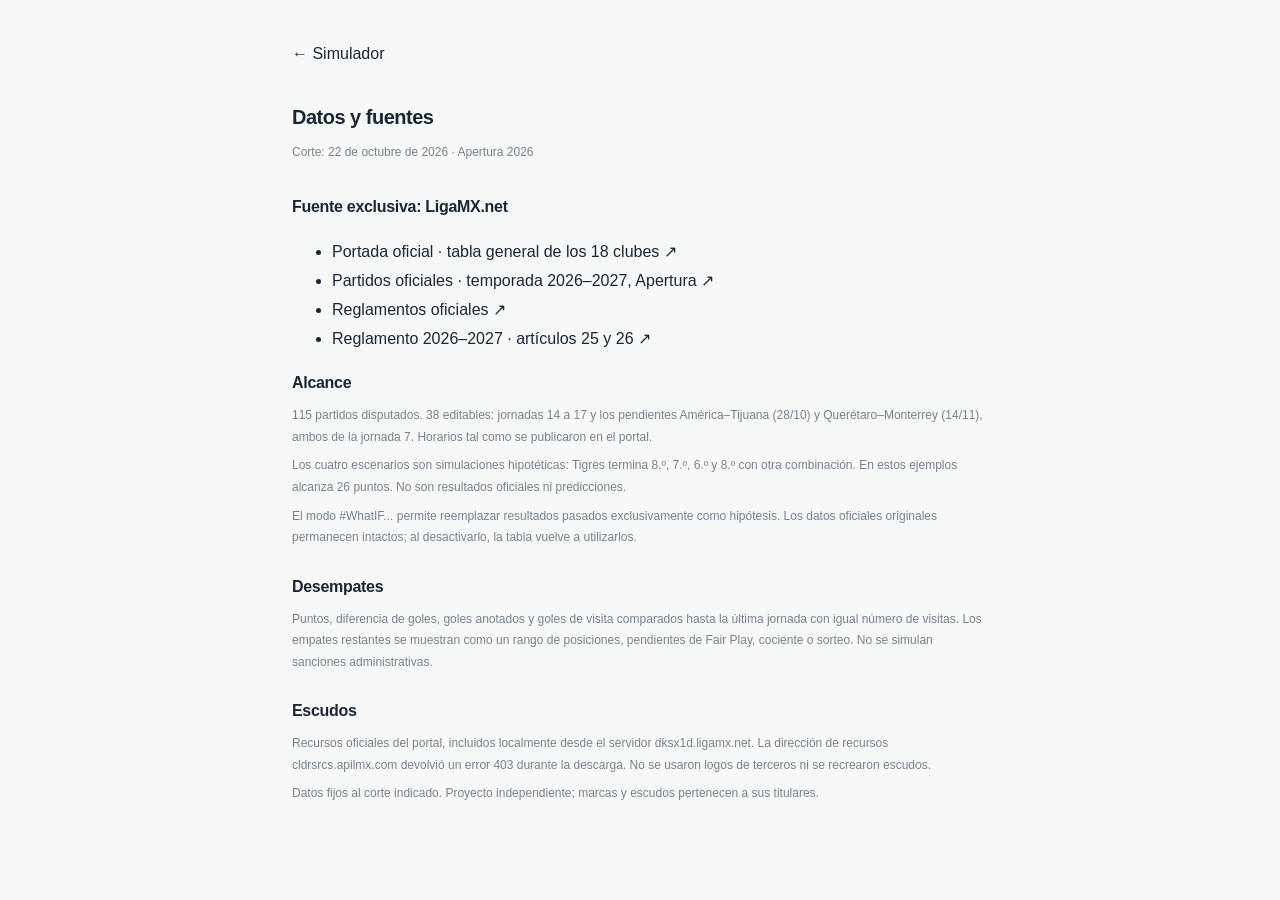
==== fuentes.html @ af1ddb63 "Add files via upload" ====
<!doctype html><html lang="es"><head><meta charset="utf-8"><meta name="viewport" content="width=device-width,initial-scale=1"><title>Datos y fuentes · Liga MX</title><link rel="stylesheet" href="style.css"></head><body><main style="max-width:760px;line-height:1.8"><a href="index.html">← Simulador</a><h1 style="margin-top:30px">Datos y fuentes</h1><p>Corte: 22 de octubre de 2026 · Apertura 2026</p><h2 style="margin-top:30px">Fuente exclusiva: LigaMX.net</h2><ul><li><a href="https://www.ligamx.net/">Portada oficial · tabla general de los 18 clubes ↗</a></li><li><a href="https://www.ligamx.net/cancha/partidos">Partidos oficiales · temporada 2026–2027, Apertura ↗</a></li><li><a href="https://www.ligamx.net/cancha/reglamentos">Reglamentos oficiales ↗</a></li><li><a href="https://dksx1d.ligamx.net/sttcdcs/Reglamentos/Competencia/1_LIGA_MX/30_LIGA_MX_20260715211255.pdf">Reglamento 2026–2027 · artículos 25 y 26 ↗</a></li></ul><h2>Alcance</h2><p>115 partidos disputados. 38 editables: jornadas 14 a 17 y los pendientes América–Tijuana (28/10) y Querétaro–Monterrey (14/11), ambos de la jornada 7. Horarios tal como se publicaron en el portal.</p><p>Los cuatro escenarios son simulaciones hipotéticas: Tigres termina 8.º, 7.º, 6.º y 8.º con otra combinación. En estos ejemplos alcanza 26 puntos. No son resultados oficiales ni predicciones.</p><p>El modo #WhatIF... permite reemplazar resultados pasados exclusivamente como hipótesis. Los datos oficiales originales permanecen intactos; al desactivarlo, la tabla vuelve a utilizarlos.</p><h2 style="margin-top:24px">Desempates</h2><p>Puntos, diferencia de goles, goles anotados y goles de visita comparados hasta la última jornada con igual número de visitas. Los empates restantes se muestran como un rango de posiciones, pendientes de Fair Play, cociente o sorteo. No se simulan sanciones administrativas.</p><h2 style="margin-top:24px">Escudos</h2><p>Recursos oficiales del portal, incluidos localmente desde el servidor dksx1d.ligamx.net. La dirección de recursos cldrsrcs.apilmx.com devolvió un error 403 durante la descarga. No se usaron logos de terceros ni se recrearon escudos.</p><p>Datos fijos al corte indicado. Proyecto independiente; marcas y escudos pertenecen a sus titulares.</p></main></body></html>
---- style.css ----
:root{font-family:-apple-system,BlinkMacSystemFont,"Segoe UI",sans-serif;color:#182735;background:#f7f8fa;font-synthesis:none;font-variant-numeric:tabular-nums}*{box-sizing:border-box}body{margin:0}main{max-width:1160px;margin:auto;padding:40px 32px 24px}button,input{font:inherit}button{cursor:pointer;touch-action:manipulation}button:focus-visible,a:focus-visible,input:focus-visible{outline:3px solid #2a85c8;outline-offset:3px}header{display:flex;align-items:center;justify-content:space-between;margin-bottom:34px}.brand{display:flex;gap:14px;align-items:center}.brand-mark{font-size:22px;font-weight:850;color:#fff;background:#122d46;border-radius:13px;padding:13px 10px;letter-spacing:-2px}h1{font-size:20px;letter-spacing:-.5px;margin:0}p{font-size:12px;color:#77828e;margin:7px 0 0}p span{margin:0 7px;color:#c0c5cb}.quiet{background:none;border:1px solid #dce1e5;border-radius:12px;padding:11px 15px;color:#65717c;min-height:44px}.tigres{border:1px solid #e9e1cb;background:#fffdf7;border-radius:20px;padding:22px 24px;margin-bottom:30px;display:flex;align-items:center;justify-content:space-between;gap:30px}.tigres-title{display:flex;align-items:center;gap:14px}.tigres-title img{width:54px;height:54px;object-fit:contain}.eyebrow{font-size:10px;letter-spacing:1.6px;font-weight:750;color:#8d794b}.current{display:flex;gap:12px;align-items:baseline;margin-top:5px}.current strong{font-size:29px;letter-spacing:-1px}.current span{font-size:13px;color:#8b805f}.sim-tag{display:none;font-size:9px;color:#8d794b}.scenario-grid{display:flex;gap:9px}.scenario{min-width:100px;background:white;border:1px solid #e7e1d4;border-radius:12px;padding:10px 17px;text-align:left;color:#253951}.scenario small{display:block;font-size:9px;letter-spacing:1px;margin-bottom:4px;color:#89909a}.scenario strong{font-size:22px}.scenario.active{background:#163752;color:white;border-color:#163752}.scenario.active small{color:#cbd6df}.layout{display:grid;grid-template-columns:1.12fr 1fr;gap:30px;align-items:start}.section-head{display:flex;align-items:center;justify-content:space-between;margin:0 0 18px}h2{font-size:16px;margin:0;letter-spacing:-.3px}.section-head>span{font-size:11px;color:#8b949c}nav{display:flex;background:#e9edf0;border-radius:12px;padding:4px;gap:3px;margin-bottom:17px}nav button{border:0;background:none;border-radius:9px;flex:1;min-height:42px;font-size:12px;color:#7a8490;white-space:nowrap}nav button.active{background:#fff;color:#1a334a;box-shadow:0 1px 5px #00000009;font-weight:650}.day{font-size:10px;letter-spacing:1.1px;color:#8d96a0;text-transform:uppercase;margin:22px 0 10px}.game{background:#fff;border:1px solid #e8edf0;border-radius:13px;margin-bottom:8px;padding:14px 12px}.game.tiger-game{border-color:#d9c18a}.game-top{display:flex;justify-content:center;color:#9aa2ab;font-size:10px;margin-bottom:10px;gap:8px}.game-line{display:grid;grid-template-columns:1fr 100px 1fr;align-items:center;gap:8px}.club{display:flex;align-items:center;gap:8px;font-size:11px;font-weight:600;min-width:0}.club img{width:29px;height:29px;object-fit:contain;flex-shrink:0}.club.away{flex-direction:row-reverse;text-align:right}.scores{display:flex;align-items:center;gap:5px;justify-content:center}.scores input{width:42px;height:44px;text-align:center;border:1px solid #e3e8ed;background:#f8fafb;border-radius:9px;color:#173b58;font-size:20px;font-weight:650;appearance:textfield;-moz-appearance:textfield}.scores input::-webkit-inner-spin-button{appearance:none}.scores input::placeholder{color:#bbc3ca;font-weight:400}.scores span{color:#c1c8ce}.table-wrap{border:1px solid #e8edf0;border-radius:15px;overflow:hidden;background:#fff}table{border-collapse:collapse;width:100%;font-size:11px;text-align:right}th{font-weight:500;color:#99a1aa;font-size:10px;padding:13px 7px;background:#fcfdfe}th:nth-child(2){text-align:left}td{padding:10px 7px;border-top:1px solid #f1f3f5;height:46px}td:first-child,th:first-child{text-align:center;padding-left:12px;width:34px;color:#9ba4ae}td:nth-child(2){text-align:left}td:last-child,th:last-child{padding-right:16px}td:last-child{font-weight:750;color:#20364b}td .team-cell{display:flex;align-items:center;gap:9px;white-space:nowrap;font-weight:500}.team-cell img{width:23px;height:23px;object-fit:contain}.qualified td:first-child{color:#387878}.cut td{border-bottom:1px dashed #b8cdd0}.tigres-row{background:#fff7de}.tigres-row td,.tigres-row td:last-child{font-weight:750;color:#6a5423}.legend{display:flex;justify-content:space-between;margin-top:13px;color:#8c959e;font-size:10px;gap:10px}.legend i{display:inline-block;width:6px;height:6px;border-radius:50%;background:#589393;margin-right:4px}footer{display:flex;justify-content:space-between;border-top:1px solid #e2e7eb;margin-top:35px;padding-top:20px;color:#9aa2aa;font-size:10px}a{color:inherit;text-decoration:none}.sr-only{position:absolute;width:1px;height:1px;overflow:hidden;clip:rect(0,0,0,0)}@media(max-width:900px){main{padding:25px 20px}.layout{gap:20px}.tigres{gap:15px}.scenario{min-width:78px;padding:10px 13px}.extra{display:none}}@media(max-width:700px){main{padding:24px 16px}header{margin-bottom:24px}h1{font-size:18px}.quiet{padding:10px 12px}.quiet span{display:none}.tigres{display:block;padding:18px;border-radius:17px;margin-bottom:28px}.tigres-title img{height:45px;width:45px}.current strong{font-size:25px}.sim-tag{display:block;margin-left:auto}.scenario-grid{display:grid;grid-template-columns:repeat(4,1fr);gap:8px;margin-top:17px}.scenario{min-width:0;padding:10px 12px}.scenario strong{font-size:22px}.layout{grid-template-columns:1fr;gap:30px}.game-line{grid-template-columns:1fr 98px 1fr;gap:5px}.club{font-size:11px;gap:6px}.club img{height:27px;width:27px}.extra{display:table-cell}.standings{margin-top:0}table{font-size:12px}td{height:45px}footer{font-size:9px}.brand-mark{font-size:20px;padding:12px 9px}}@media(prefers-reduced-motion:no-preference){button{transition:background .15s,color .15s}}
/* Acentos inspirados en la identidad de la Liga MX. */
:root{background:#f7f9f9}header{position:relative;padding-top:15px}header:before{content:"";height:3px;position:absolute;top:0;left:0;right:0;border-radius:4px;background:linear-gradient(90deg,#57a98a 0%,#72ac94 32%,#58a3bf 58%,#bd6477 100%);opacity:.65}.avatar-icon{position:relative;display:grid;place-items:center;width:46px;height:46px;flex-shrink:0;border-radius:50%;background:linear-gradient(135deg,#183c38,#27374c);color:white;font-size:16px;font-weight:700;box-shadow:0 0 0 3px #e7eeeb;overflow:hidden}.avatar-icon img{position:absolute;inset:0;width:100%;height:100%;object-fit:cover}.avatar-icon img[hidden]{display:none}.header-actions{position:relative;display:flex;gap:8px;align-items:center}.header-actions .quiet{display:flex;gap:8px;align-items:center}.simulation-name{display:flex;align-items:center;justify-content:space-between;gap:12px;margin:-7px 0 21px}.simulation-name input{border:0;outline:none;background:transparent;color:#2a4351;font-size:17px;font-weight:550;width:100%;min-width:0;padding:8px 0;text-overflow:ellipsis}.simulation-name input::placeholder{color:#859297}.simulation-name input:focus{box-shadow:0 1px #8cad9e}.simulation-name>span{font-size:9px;color:#869b92;white-space:nowrap}.scenario.active{background:#154e50;border-color:#154e50}nav button.active{color:#206452}.qualified td:first-child{color:#3b9273}.legend i{background:#529877}.cut td{border-bottom-color:#a8cbbd}.section-head h2:before{content:"";display:inline-block;width:4px;height:13px;margin-right:8px;border-radius:3px;background:#61a68c;vertical-align:-1px}.standings .section-head h2:before{background:#b86d7c}#share-menu{position:absolute;top:52px;right:0;width:186px;padding:6px;background:#fff;border:1px solid #e4ebe7;border-radius:14px;box-shadow:0 12px 32px #19352a12;z-index:10}#share-menu button{display:flex;justify-content:space-between;align-items:center;border:0;background:none;width:100%;padding:13px 12px;text-align:left;color:#344b55;font-size:12px;border-radius:9px}#share-menu button:hover{background:#f0f6f3}#share-menu button span{font-size:10px;color:#9aa9a1}dialog{border:1px solid #e3e9e6;border-radius:18px;padding:24px;width:min(460px,calc(100% - 32px));color:#253c49;box-shadow:0 30px 100px #0002}dialog::backdrop{background:#102a3440;backdrop-filter:blur(3px)}.dialog-heading{display:flex;justify-content:space-between;align-items:center;margin-bottom:20px}.close-button{border:0;background:none;font-size:25px;color:#7c8f90;width:40px;height:40px}dialog label{font-size:12px;display:block;margin:12px 0 8px}dialog input,dialog textarea{width:100%;border:1px solid #dce5e0;border-radius:10px;padding:12px;font:14px Arial;background:#f9fbfa;color:#425956;resize:vertical}dialog .quiet{margin-top:10px}dialog p{line-height:1.5}.tigres{background:linear-gradient(110deg,#fffdf7,#fcfdf9);border-color:#e6e6d6}@media(max-width:700px){.simulation-name input{font-size:16px}.header-actions{gap:6px}.header-actions .quiet span{display:none}.header-actions .quiet{min-width:44px;justify-content:center}.brand{gap:11px}h1{font-size:16px}.brand p{font-size:10px}.avatar-icon{width:40px;height:40px}header{margin-bottom:22px}}
.whatif-control{padding:0 2px 15px}.whatif-control label{display:inline-flex;align-items:center;gap:8px;font-size:12px;font-weight:650;color:#3d6b5c;cursor:pointer;min-height:34px}.whatif-control input{accent-color:#43866e;width:17px;height:17px;margin:0}.whatif-control p{font-size:11px;margin:3px 0;line-height:1.6;color:#8a9690}.whatif-control details{font-size:10px;color:#99a39e;margin-top:7px}.whatif-control summary{cursor:pointer}.whatif-control details p{font-size:10px;margin:7px 0 0}#rounds{overflow-x:auto;scrollbar-width:thin;scrollbar-color:#c6d7ce transparent}#rounds button{flex:1 0 49px}#rounds button:last-child{flex-basis:85px}.optional{color:#91a198;font-size:10px}.avatar-icon{background:transparent;box-shadow:none;width:48px;height:48px}.avatar-icon img{object-fit:contain}#image-status{min-height:18px}.brand h1{font-size:20px}@media(max-width:700px){.brand h1{font-size:18px}.avatar-icon{width:42px;height:42px}}
.signal{display:inline-block;width:6px;height:6px;border-radius:50%;background:#c59e44;box-shadow:0 0 0 3px #c59e4415;animation:signal-pulse 1.8s ease-in-out infinite;flex-shrink:0}.signal[hidden]{display:none}#rounds{padding-top:9px}#rounds button{position:relative}.round-signal{position:absolute;top:-5px;left:calc(50% - 3px)}.game-top{align-items:center}.match-signal{margin-right:2px}@keyframes signal-pulse{0%,100%{opacity:.35;box-shadow:0 0 0 2px #c59e440a}50%{opacity:1;box-shadow:0 0 0 4px #c59e4420}}@media(prefers-reduced-motion:reduce){.signal{animation:none}}

.whatif-control{padding:17px 18px;margin-bottom:17px;border:1px solid #dbe8e0;border-radius:14px;background:linear-gradient(115deg,#edf5ef,#f7faf8)}.whatif-control label{font-size:23px;font-weight:750;letter-spacing:-.6px;color:#245e49;gap:11px;min-height:35px}.whatif-control input{width:20px;height:20px}.whatif-control>p{font-size:13px;line-height:1.6;color:#536e61;margin:8px 0 11px}.whatif-examples{border-left:2px solid #a7c8b5;padding-left:12px}.whatif-examples>span{font-size:12px;font-weight:650;color:#547361}.whatif-examples p{font-size:12px;line-height:1.8;color:#6b8073;margin:4px 0 0}@media(max-width:700px){.whatif-control{padding:15px 16px}.whatif-control label{font-size:22px}}

/* Keep the long WhatIF selector inside its grid column. */
.layout{grid-template-columns:minmax(0,1.12fr) minmax(0,1fr)}.layout>section{min-width:0}#rounds{width:100%;max-width:100%;min-width:0;overscroll-behavior-x:contain;-webkit-overflow-scrolling:touch}#rounds button{scroll-margin-inline:8px}@media(max-width:700px){.layout{grid-template-columns:minmax(0,1fr)}}
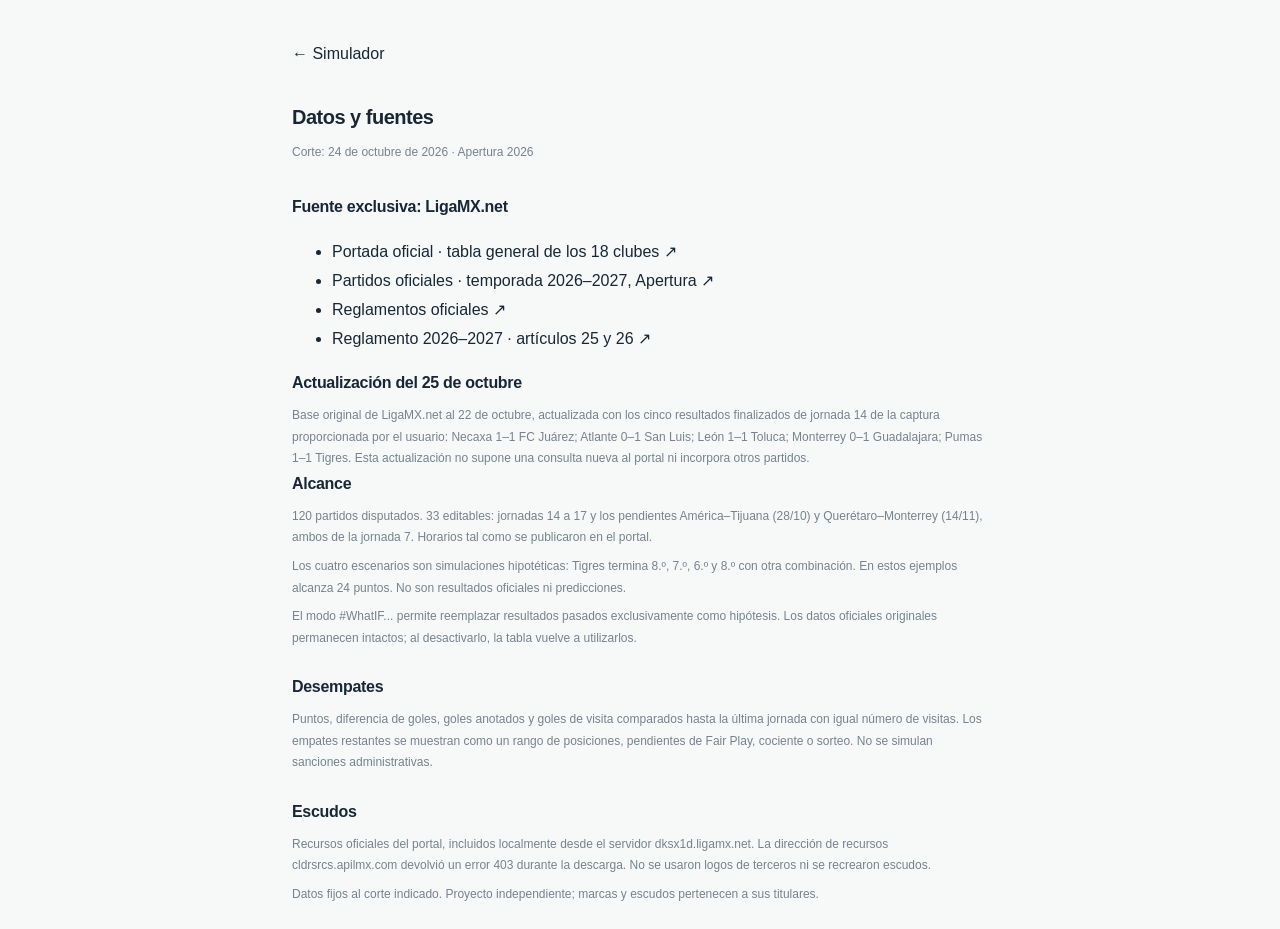
==== commit 4e666dcc: "Add files via upload" ====
--- a/fuentes.html
+++ b/fuentes.html
@@ -1 +1 @@
-<!doctype html><html lang="es"><head><meta charset="utf-8"><meta name="viewport" content="width=device-width,initial-scale=1"><title>Datos y fuentes · Liga MX</title><link rel="stylesheet" href="style.css"></head><body><main style="max-width:760px;line-height:1.8"><a href="index.html">← Simulador</a><h1 style="margin-top:30px">Datos y fuentes</h1><p>Corte: 22 de octubre de 2026 · Apertura 2026</p><h2 style="margin-top:30px">Fuente exclusiva: LigaMX.net</h2><ul><li><a href="https://www.ligamx.net/">Portada oficial · tabla general de los 18 clubes ↗</a></li><li><a href="https://www.ligamx.net/cancha/partidos">Partidos oficiales · temporada 2026–2027, Apertura ↗</a></li><li><a href="https://www.ligamx.net/cancha/reglamentos">Reglamentos oficiales ↗</a></li><li><a href="https://dksx1d.ligamx.net/sttcdcs/Reglamentos/Competencia/1_LIGA_MX/30_LIGA_MX_20260715211255.pdf">Reglamento 2026–2027 · artículos 25 y 26 ↗</a></li></ul><h2>Alcance</h2><p>115 partidos disputados. 38 editables: jornadas 14 a 17 y los pendientes América–Tijuana (28/10) y Querétaro–Monterrey (14/11), ambos de la jornada 7. Horarios tal como se publicaron en el portal.</p><p>Los cuatro escenarios son simulaciones hipotéticas: Tigres termina 8.º, 7.º, 6.º y 8.º con otra combinación. En estos ejemplos alcanza 26 puntos. No son resultados oficiales ni predicciones.</p><p>El modo #WhatIF... permite reemplazar resultados pasados exclusivamente como hipótesis. Los datos oficiales originales permanecen intactos; al desactivarlo, la tabla vuelve a utilizarlos.</p><h2 style="margin-top:24px">Desempates</h2><p>Puntos, diferencia de goles, goles anotados y goles de visita comparados hasta la última jornada con igual número de visitas. Los empates restantes se muestran como un rango de posiciones, pendientes de Fair Play, cociente o sorteo. No se simulan sanciones administrativas.</p><h2 style="margin-top:24px">Escudos</h2><p>Recursos oficiales del portal, incluidos localmente desde el servidor dksx1d.ligamx.net. La dirección de recursos cldrsrcs.apilmx.com devolvió un error 403 durante la descarga. No se usaron logos de terceros ni se recrearon escudos.</p><p>Datos fijos al corte indicado. Proyecto independiente; marcas y escudos pertenecen a sus titulares.</p></main></body></html>
+<!doctype html><html lang="es"><head><meta charset="utf-8"><meta name="viewport" content="width=device-width,initial-scale=1"><title>Datos y fuentes · Liga MX</title><link rel="stylesheet" href="style.css"></head><body><main style="max-width:760px;line-height:1.8"><a href="index.html">← Simulador</a><h1 style="margin-top:30px">Datos y fuentes</h1><p>Corte: 24 de octubre de 2026 · Apertura 2026</p><h2 style="margin-top:30px">Fuente exclusiva: LigaMX.net</h2><ul><li><a href="https://www.ligamx.net/">Portada oficial · tabla general de los 18 clubes ↗</a></li><li><a href="https://www.ligamx.net/cancha/partidos">Partidos oficiales · temporada 2026–2027, Apertura ↗</a></li><li><a href="https://www.ligamx.net/cancha/reglamentos">Reglamentos oficiales ↗</a></li><li><a href="https://dksx1d.ligamx.net/sttcdcs/Reglamentos/Competencia/1_LIGA_MX/30_LIGA_MX_20260715211255.pdf">Reglamento 2026–2027 · artículos 25 y 26 ↗</a></li></ul><h2>Actualización del 25 de octubre</h2><p>Base original de LigaMX.net al 22 de octubre, actualizada con los cinco resultados finalizados de jornada 14 de la captura proporcionada por el usuario: Necaxa 1–1 FC Juárez; Atlante 0–1 San Luis; León 1–1 Toluca; Monterrey 0–1 Guadalajara; Pumas 1–1 Tigres. Esta actualización no supone una consulta nueva al portal ni incorpora otros partidos.</p><h2>Alcance</h2><p>120 partidos disputados. 33 editables: jornadas 14 a 17 y los pendientes América–Tijuana (28/10) y Querétaro–Monterrey (14/11), ambos de la jornada 7. Horarios tal como se publicaron en el portal.</p><p>Los cuatro escenarios son simulaciones hipotéticas: Tigres termina 8.º, 7.º, 6.º y 8.º con otra combinación. En estos ejemplos alcanza 24 puntos. No son resultados oficiales ni predicciones.</p><p>El modo #WhatIF... permite reemplazar resultados pasados exclusivamente como hipótesis. Los datos oficiales originales permanecen intactos; al desactivarlo, la tabla vuelve a utilizarlos.</p><h2 style="margin-top:24px">Desempates</h2><p>Puntos, diferencia de goles, goles anotados y goles de visita comparados hasta la última jornada con igual número de visitas. Los empates restantes se muestran como un rango de posiciones, pendientes de Fair Play, cociente o sorteo. No se simulan sanciones administrativas.</p><h2 style="margin-top:24px">Escudos</h2><p>Recursos oficiales del portal, incluidos localmente desde el servidor dksx1d.ligamx.net. La dirección de recursos cldrsrcs.apilmx.com devolvió un error 403 durante la descarga. No se usaron logos de terceros ni se recrearon escudos.</p><p>Datos fijos al corte indicado. Proyecto independiente; marcas y escudos pertenecen a sus titulares.</p></main></body></html>
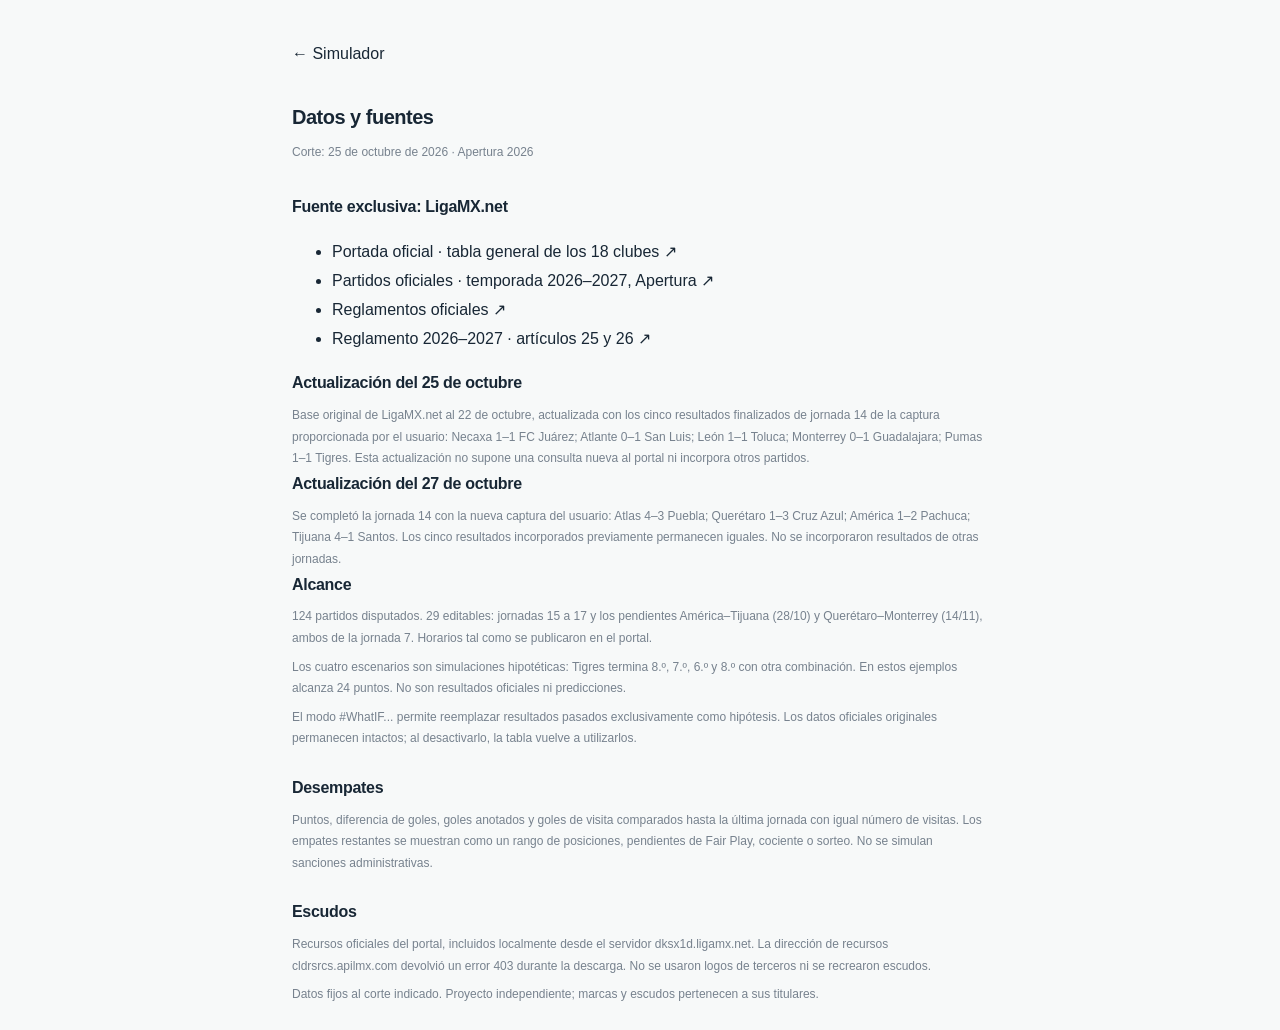
==== commit 65ad8f70: "Add files via upload" ====
--- a/fuentes.html
+++ b/fuentes.html
@@ -1 +1 @@
-<!doctype html><html lang="es"><head><meta charset="utf-8"><meta name="viewport" content="width=device-width,initial-scale=1"><title>Datos y fuentes · Liga MX</title><link rel="stylesheet" href="style.css"></head><body><main style="max-width:760px;line-height:1.8"><a href="index.html">← Simulador</a><h1 style="margin-top:30px">Datos y fuentes</h1><p>Corte: 24 de octubre de 2026 · Apertura 2026</p><h2 style="margin-top:30px">Fuente exclusiva: LigaMX.net</h2><ul><li><a href="https://www.ligamx.net/">Portada oficial · tabla general de los 18 clubes ↗</a></li><li><a href="https://www.ligamx.net/cancha/partidos">Partidos oficiales · temporada 2026–2027, Apertura ↗</a></li><li><a href="https://www.ligamx.net/cancha/reglamentos">Reglamentos oficiales ↗</a></li><li><a href="https://dksx1d.ligamx.net/sttcdcs/Reglamentos/Competencia/1_LIGA_MX/30_LIGA_MX_20260715211255.pdf">Reglamento 2026–2027 · artículos 25 y 26 ↗</a></li></ul><h2>Actualización del 25 de octubre</h2><p>Base original de LigaMX.net al 22 de octubre, actualizada con los cinco resultados finalizados de jornada 14 de la captura proporcionada por el usuario: Necaxa 1–1 FC Juárez; Atlante 0–1 San Luis; León 1–1 Toluca; Monterrey 0–1 Guadalajara; Pumas 1–1 Tigres. Esta actualización no supone una consulta nueva al portal ni incorpora otros partidos.</p><h2>Alcance</h2><p>120 partidos disputados. 33 editables: jornadas 14 a 17 y los pendientes América–Tijuana (28/10) y Querétaro–Monterrey (14/11), ambos de la jornada 7. Horarios tal como se publicaron en el portal.</p><p>Los cuatro escenarios son simulaciones hipotéticas: Tigres termina 8.º, 7.º, 6.º y 8.º con otra combinación. En estos ejemplos alcanza 24 puntos. No son resultados oficiales ni predicciones.</p><p>El modo #WhatIF... permite reemplazar resultados pasados exclusivamente como hipótesis. Los datos oficiales originales permanecen intactos; al desactivarlo, la tabla vuelve a utilizarlos.</p><h2 style="margin-top:24px">Desempates</h2><p>Puntos, diferencia de goles, goles anotados y goles de visita comparados hasta la última jornada con igual número de visitas. Los empates restantes se muestran como un rango de posiciones, pendientes de Fair Play, cociente o sorteo. No se simulan sanciones administrativas.</p><h2 style="margin-top:24px">Escudos</h2><p>Recursos oficiales del portal, incluidos localmente desde el servidor dksx1d.ligamx.net. La dirección de recursos cldrsrcs.apilmx.com devolvió un error 403 durante la descarga. No se usaron logos de terceros ni se recrearon escudos.</p><p>Datos fijos al corte indicado. Proyecto independiente; marcas y escudos pertenecen a sus titulares.</p></main></body></html>
+<!doctype html><html lang="es"><head><meta charset="utf-8"><meta name="viewport" content="width=device-width,initial-scale=1"><title>Datos y fuentes · Liga MX</title><link rel="stylesheet" href="style.css"></head><body><main style="max-width:760px;line-height:1.8"><a href="index.html">← Simulador</a><h1 style="margin-top:30px">Datos y fuentes</h1><p>Corte: 25 de octubre de 2026 · Apertura 2026</p><h2 style="margin-top:30px">Fuente exclusiva: LigaMX.net</h2><ul><li><a href="https://www.ligamx.net/">Portada oficial · tabla general de los 18 clubes ↗</a></li><li><a href="https://www.ligamx.net/cancha/partidos">Partidos oficiales · temporada 2026–2027, Apertura ↗</a></li><li><a href="https://www.ligamx.net/cancha/reglamentos">Reglamentos oficiales ↗</a></li><li><a href="https://dksx1d.ligamx.net/sttcdcs/Reglamentos/Competencia/1_LIGA_MX/30_LIGA_MX_20260715211255.pdf">Reglamento 2026–2027 · artículos 25 y 26 ↗</a></li></ul><h2>Actualización del 25 de octubre</h2><p>Base original de LigaMX.net al 22 de octubre, actualizada con los cinco resultados finalizados de jornada 14 de la captura proporcionada por el usuario: Necaxa 1–1 FC Juárez; Atlante 0–1 San Luis; León 1–1 Toluca; Monterrey 0–1 Guadalajara; Pumas 1–1 Tigres. Esta actualización no supone una consulta nueva al portal ni incorpora otros partidos.</p><h2>Actualización del 27 de octubre</h2><p>Se completó la jornada 14 con la nueva captura del usuario: Atlas 4–3 Puebla; Querétaro 1–3 Cruz Azul; América 1–2 Pachuca; Tijuana 4–1 Santos. Los cinco resultados incorporados previamente permanecen iguales. No se incorporaron resultados de otras jornadas.</p><h2>Alcance</h2><p>124 partidos disputados. 29 editables: jornadas 15 a 17 y los pendientes América–Tijuana (28/10) y Querétaro–Monterrey (14/11), ambos de la jornada 7. Horarios tal como se publicaron en el portal.</p><p>Los cuatro escenarios son simulaciones hipotéticas: Tigres termina 8.º, 7.º, 6.º y 8.º con otra combinación. En estos ejemplos alcanza 24 puntos. No son resultados oficiales ni predicciones.</p><p>El modo #WhatIF... permite reemplazar resultados pasados exclusivamente como hipótesis. Los datos oficiales originales permanecen intactos; al desactivarlo, la tabla vuelve a utilizarlos.</p><h2 style="margin-top:24px">Desempates</h2><p>Puntos, diferencia de goles, goles anotados y goles de visita comparados hasta la última jornada con igual número de visitas. Los empates restantes se muestran como un rango de posiciones, pendientes de Fair Play, cociente o sorteo. No se simulan sanciones administrativas.</p><h2 style="margin-top:24px">Escudos</h2><p>Recursos oficiales del portal, incluidos localmente desde el servidor dksx1d.ligamx.net. La dirección de recursos cldrsrcs.apilmx.com devolvió un error 403 durante la descarga. No se usaron logos de terceros ni se recrearon escudos.</p><p>Datos fijos al corte indicado. Proyecto independiente; marcas y escudos pertenecen a sus titulares.</p></main></body></html>
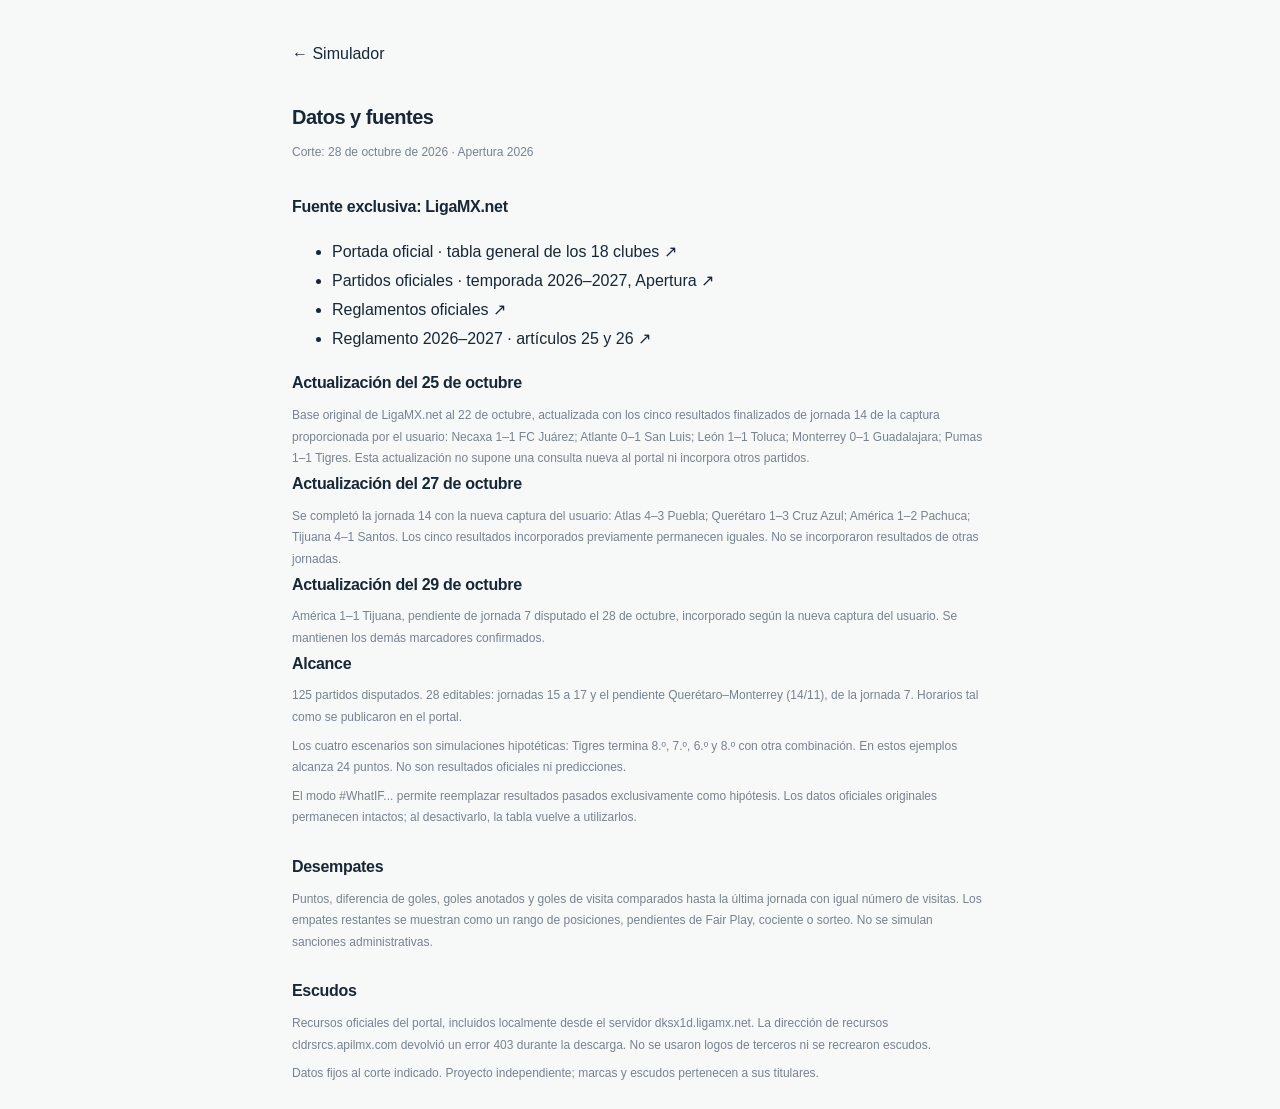
==== commit 7ef5fcb5: "Add files via upload" ====
--- a/fuentes.html
+++ b/fuentes.html
@@ -1 +1 @@
-<!doctype html><html lang="es"><head><meta charset="utf-8"><meta name="viewport" content="width=device-width,initial-scale=1"><title>Datos y fuentes · Liga MX</title><link rel="stylesheet" href="style.css"></head><body><main style="max-width:760px;line-height:1.8"><a href="index.html">← Simulador</a><h1 style="margin-top:30px">Datos y fuentes</h1><p>Corte: 25 de octubre de 2026 · Apertura 2026</p><h2 style="margin-top:30px">Fuente exclusiva: LigaMX.net</h2><ul><li><a href="https://www.ligamx.net/">Portada oficial · tabla general de los 18 clubes ↗</a></li><li><a href="https://www.ligamx.net/cancha/partidos">Partidos oficiales · temporada 2026–2027, Apertura ↗</a></li><li><a href="https://www.ligamx.net/cancha/reglamentos">Reglamentos oficiales ↗</a></li><li><a href="https://dksx1d.ligamx.net/sttcdcs/Reglamentos/Competencia/1_LIGA_MX/30_LIGA_MX_20260715211255.pdf">Reglamento 2026–2027 · artículos 25 y 26 ↗</a></li></ul><h2>Actualización del 25 de octubre</h2><p>Base original de LigaMX.net al 22 de octubre, actualizada con los cinco resultados finalizados de jornada 14 de la captura proporcionada por el usuario: Necaxa 1–1 FC Juárez; Atlante 0–1 San Luis; León 1–1 Toluca; Monterrey 0–1 Guadalajara; Pumas 1–1 Tigres. Esta actualización no supone una consulta nueva al portal ni incorpora otros partidos.</p><h2>Actualización del 27 de octubre</h2><p>Se completó la jornada 14 con la nueva captura del usuario: Atlas 4–3 Puebla; Querétaro 1–3 Cruz Azul; América 1–2 Pachuca; Tijuana 4–1 Santos. Los cinco resultados incorporados previamente permanecen iguales. No se incorporaron resultados de otras jornadas.</p><h2>Alcance</h2><p>124 partidos disputados. 29 editables: jornadas 15 a 17 y los pendientes América–Tijuana (28/10) y Querétaro–Monterrey (14/11), ambos de la jornada 7. Horarios tal como se publicaron en el portal.</p><p>Los cuatro escenarios son simulaciones hipotéticas: Tigres termina 8.º, 7.º, 6.º y 8.º con otra combinación. En estos ejemplos alcanza 24 puntos. No son resultados oficiales ni predicciones.</p><p>El modo #WhatIF... permite reemplazar resultados pasados exclusivamente como hipótesis. Los datos oficiales originales permanecen intactos; al desactivarlo, la tabla vuelve a utilizarlos.</p><h2 style="margin-top:24px">Desempates</h2><p>Puntos, diferencia de goles, goles anotados y goles de visita comparados hasta la última jornada con igual número de visitas. Los empates restantes se muestran como un rango de posiciones, pendientes de Fair Play, cociente o sorteo. No se simulan sanciones administrativas.</p><h2 style="margin-top:24px">Escudos</h2><p>Recursos oficiales del portal, incluidos localmente desde el servidor dksx1d.ligamx.net. La dirección de recursos cldrsrcs.apilmx.com devolvió un error 403 durante la descarga. No se usaron logos de terceros ni se recrearon escudos.</p><p>Datos fijos al corte indicado. Proyecto independiente; marcas y escudos pertenecen a sus titulares.</p></main></body></html>
+<!doctype html><html lang="es"><head><meta charset="utf-8"><meta name="viewport" content="width=device-width,initial-scale=1"><title>Datos y fuentes · Liga MX</title><link rel="stylesheet" href="style.css"></head><body><main style="max-width:760px;line-height:1.8"><a href="index.html">← Simulador</a><h1 style="margin-top:30px">Datos y fuentes</h1><p>Corte: 28 de octubre de 2026 · Apertura 2026</p><h2 style="margin-top:30px">Fuente exclusiva: LigaMX.net</h2><ul><li><a href="https://www.ligamx.net/">Portada oficial · tabla general de los 18 clubes ↗</a></li><li><a href="https://www.ligamx.net/cancha/partidos">Partidos oficiales · temporada 2026–2027, Apertura ↗</a></li><li><a href="https://www.ligamx.net/cancha/reglamentos">Reglamentos oficiales ↗</a></li><li><a href="https://dksx1d.ligamx.net/sttcdcs/Reglamentos/Competencia/1_LIGA_MX/30_LIGA_MX_20260715211255.pdf">Reglamento 2026–2027 · artículos 25 y 26 ↗</a></li></ul><h2>Actualización del 25 de octubre</h2><p>Base original de LigaMX.net al 22 de octubre, actualizada con los cinco resultados finalizados de jornada 14 de la captura proporcionada por el usuario: Necaxa 1–1 FC Juárez; Atlante 0–1 San Luis; León 1–1 Toluca; Monterrey 0–1 Guadalajara; Pumas 1–1 Tigres. Esta actualización no supone una consulta nueva al portal ni incorpora otros partidos.</p><h2>Actualización del 27 de octubre</h2><p>Se completó la jornada 14 con la nueva captura del usuario: Atlas 4–3 Puebla; Querétaro 1–3 Cruz Azul; América 1–2 Pachuca; Tijuana 4–1 Santos. Los cinco resultados incorporados previamente permanecen iguales. No se incorporaron resultados de otras jornadas.</p><h2>Actualización del 29 de octubre</h2><p>América 1–1 Tijuana, pendiente de jornada 7 disputado el 28 de octubre, incorporado según la nueva captura del usuario. Se mantienen los demás marcadores confirmados.</p><h2>Alcance</h2><p>125 partidos disputados. 28 editables: jornadas 15 a 17 y el pendiente Querétaro–Monterrey (14/11), de la jornada 7. Horarios tal como se publicaron en el portal.</p><p>Los cuatro escenarios son simulaciones hipotéticas: Tigres termina 8.º, 7.º, 6.º y 8.º con otra combinación. En estos ejemplos alcanza 24 puntos. No son resultados oficiales ni predicciones.</p><p>El modo #WhatIF... permite reemplazar resultados pasados exclusivamente como hipótesis. Los datos oficiales originales permanecen intactos; al desactivarlo, la tabla vuelve a utilizarlos.</p><h2 style="margin-top:24px">Desempates</h2><p>Puntos, diferencia de goles, goles anotados y goles de visita comparados hasta la última jornada con igual número de visitas. Los empates restantes se muestran como un rango de posiciones, pendientes de Fair Play, cociente o sorteo. No se simulan sanciones administrativas.</p><h2 style="margin-top:24px">Escudos</h2><p>Recursos oficiales del portal, incluidos localmente desde el servidor dksx1d.ligamx.net. La dirección de recursos cldrsrcs.apilmx.com devolvió un error 403 durante la descarga. No se usaron logos de terceros ni se recrearon escudos.</p><p>Datos fijos al corte indicado. Proyecto independiente; marcas y escudos pertenecen a sus titulares.</p></main></body></html>
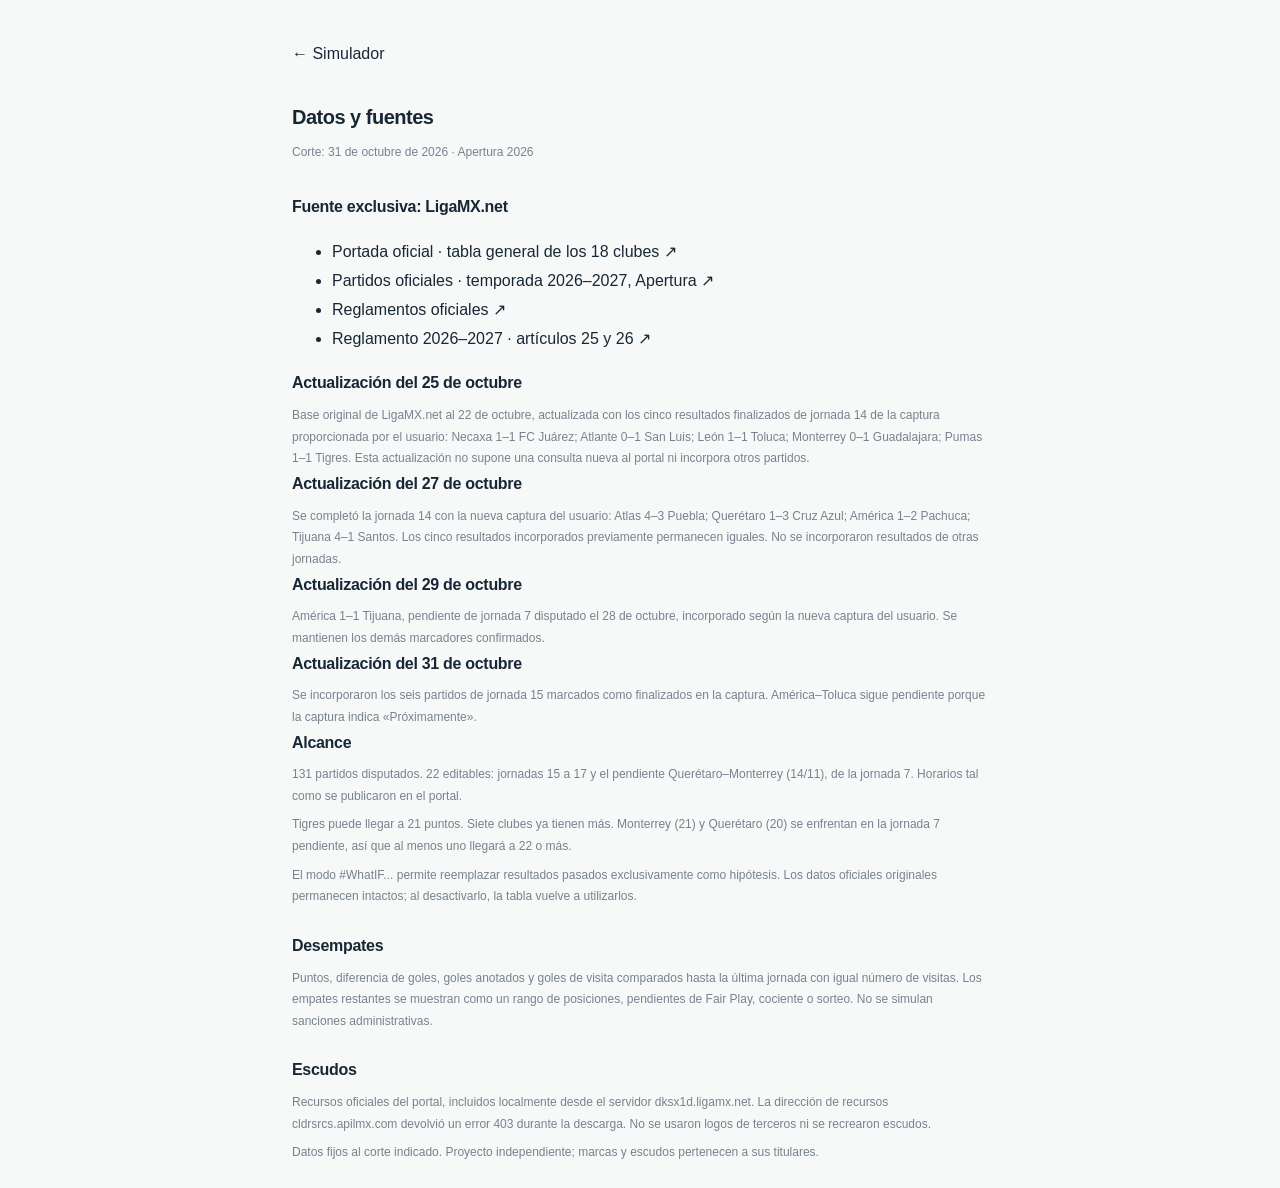
==== commit 482df6a6: "Add files via upload" ====
--- a/fuentes.html
+++ b/fuentes.html
@@ -1 +1 @@
-<!doctype html><html lang="es"><head><meta charset="utf-8"><meta name="viewport" content="width=device-width,initial-scale=1"><title>Datos y fuentes · Liga MX</title><link rel="stylesheet" href="style.css"></head><body><main style="max-width:760px;line-height:1.8"><a href="index.html">← Simulador</a><h1 style="margin-top:30px">Datos y fuentes</h1><p>Corte: 28 de octubre de 2026 · Apertura 2026</p><h2 style="margin-top:30px">Fuente exclusiva: LigaMX.net</h2><ul><li><a href="https://www.ligamx.net/">Portada oficial · tabla general de los 18 clubes ↗</a></li><li><a href="https://www.ligamx.net/cancha/partidos">Partidos oficiales · temporada 2026–2027, Apertura ↗</a></li><li><a href="https://www.ligamx.net/cancha/reglamentos">Reglamentos oficiales ↗</a></li><li><a href="https://dksx1d.ligamx.net/sttcdcs/Reglamentos/Competencia/1_LIGA_MX/30_LIGA_MX_20260715211255.pdf">Reglamento 2026–2027 · artículos 25 y 26 ↗</a></li></ul><h2>Actualización del 25 de octubre</h2><p>Base original de LigaMX.net al 22 de octubre, actualizada con los cinco resultados finalizados de jornada 14 de la captura proporcionada por el usuario: Necaxa 1–1 FC Juárez; Atlante 0–1 San Luis; León 1–1 Toluca; Monterrey 0–1 Guadalajara; Pumas 1–1 Tigres. Esta actualización no supone una consulta nueva al portal ni incorpora otros partidos.</p><h2>Actualización del 27 de octubre</h2><p>Se completó la jornada 14 con la nueva captura del usuario: Atlas 4–3 Puebla; Querétaro 1–3 Cruz Azul; América 1–2 Pachuca; Tijuana 4–1 Santos. Los cinco resultados incorporados previamente permanecen iguales. No se incorporaron resultados de otras jornadas.</p><h2>Actualización del 29 de octubre</h2><p>América 1–1 Tijuana, pendiente de jornada 7 disputado el 28 de octubre, incorporado según la nueva captura del usuario. Se mantienen los demás marcadores confirmados.</p><h2>Alcance</h2><p>125 partidos disputados. 28 editables: jornadas 15 a 17 y el pendiente Querétaro–Monterrey (14/11), de la jornada 7. Horarios tal como se publicaron en el portal.</p><p>Los cuatro escenarios son simulaciones hipotéticas: Tigres termina 8.º, 7.º, 6.º y 8.º con otra combinación. En estos ejemplos alcanza 24 puntos. No son resultados oficiales ni predicciones.</p><p>El modo #WhatIF... permite reemplazar resultados pasados exclusivamente como hipótesis. Los datos oficiales originales permanecen intactos; al desactivarlo, la tabla vuelve a utilizarlos.</p><h2 style="margin-top:24px">Desempates</h2><p>Puntos, diferencia de goles, goles anotados y goles de visita comparados hasta la última jornada con igual número de visitas. Los empates restantes se muestran como un rango de posiciones, pendientes de Fair Play, cociente o sorteo. No se simulan sanciones administrativas.</p><h2 style="margin-top:24px">Escudos</h2><p>Recursos oficiales del portal, incluidos localmente desde el servidor dksx1d.ligamx.net. La dirección de recursos cldrsrcs.apilmx.com devolvió un error 403 durante la descarga. No se usaron logos de terceros ni se recrearon escudos.</p><p>Datos fijos al corte indicado. Proyecto independiente; marcas y escudos pertenecen a sus titulares.</p></main></body></html>
+<!doctype html><html lang="es"><head><meta charset="utf-8"><meta name="viewport" content="width=device-width,initial-scale=1"><title>Datos y fuentes · Liga MX</title><link rel="stylesheet" href="style.css"></head><body><main style="max-width:760px;line-height:1.8"><a href="index.html">← Simulador</a><h1 style="margin-top:30px">Datos y fuentes</h1><p>Corte: 31 de octubre de 2026 · Apertura 2026</p><h2 style="margin-top:30px">Fuente exclusiva: LigaMX.net</h2><ul><li><a href="https://www.ligamx.net/">Portada oficial · tabla general de los 18 clubes ↗</a></li><li><a href="https://www.ligamx.net/cancha/partidos">Partidos oficiales · temporada 2026–2027, Apertura ↗</a></li><li><a href="https://www.ligamx.net/cancha/reglamentos">Reglamentos oficiales ↗</a></li><li><a href="https://dksx1d.ligamx.net/sttcdcs/Reglamentos/Competencia/1_LIGA_MX/30_LIGA_MX_20260715211255.pdf">Reglamento 2026–2027 · artículos 25 y 26 ↗</a></li></ul><h2>Actualización del 25 de octubre</h2><p>Base original de LigaMX.net al 22 de octubre, actualizada con los cinco resultados finalizados de jornada 14 de la captura proporcionada por el usuario: Necaxa 1–1 FC Juárez; Atlante 0–1 San Luis; León 1–1 Toluca; Monterrey 0–1 Guadalajara; Pumas 1–1 Tigres. Esta actualización no supone una consulta nueva al portal ni incorpora otros partidos.</p><h2>Actualización del 27 de octubre</h2><p>Se completó la jornada 14 con la nueva captura del usuario: Atlas 4–3 Puebla; Querétaro 1–3 Cruz Azul; América 1–2 Pachuca; Tijuana 4–1 Santos. Los cinco resultados incorporados previamente permanecen iguales. No se incorporaron resultados de otras jornadas.</p><h2>Actualización del 29 de octubre</h2><p>América 1–1 Tijuana, pendiente de jornada 7 disputado el 28 de octubre, incorporado según la nueva captura del usuario. Se mantienen los demás marcadores confirmados.</p><h2>Actualización del 31 de octubre</h2><p>Se incorporaron los seis partidos de jornada 15 marcados como finalizados en la captura. América–Toluca sigue pendiente porque la captura indica «Próximamente».</p><h2>Alcance</h2><p>131 partidos disputados. 22 editables: jornadas 15 a 17 y el pendiente Querétaro–Monterrey (14/11), de la jornada 7. Horarios tal como se publicaron en el portal.</p><p>Tigres puede llegar a 21 puntos. Siete clubes ya tienen más. Monterrey (21) y Querétaro (20) se enfrentan en la jornada 7 pendiente, así que al menos uno llegará a 22 o más.</p><p>El modo #WhatIF... permite reemplazar resultados pasados exclusivamente como hipótesis. Los datos oficiales originales permanecen intactos; al desactivarlo, la tabla vuelve a utilizarlos.</p><h2 style="margin-top:24px">Desempates</h2><p>Puntos, diferencia de goles, goles anotados y goles de visita comparados hasta la última jornada con igual número de visitas. Los empates restantes se muestran como un rango de posiciones, pendientes de Fair Play, cociente o sorteo. No se simulan sanciones administrativas.</p><h2 style="margin-top:24px">Escudos</h2><p>Recursos oficiales del portal, incluidos localmente desde el servidor dksx1d.ligamx.net. La dirección de recursos cldrsrcs.apilmx.com devolvió un error 403 durante la descarga. No se usaron logos de terceros ni se recrearon escudos.</p><p>Datos fijos al corte indicado. Proyecto independiente; marcas y escudos pertenecen a sus titulares.</p></main></body></html>
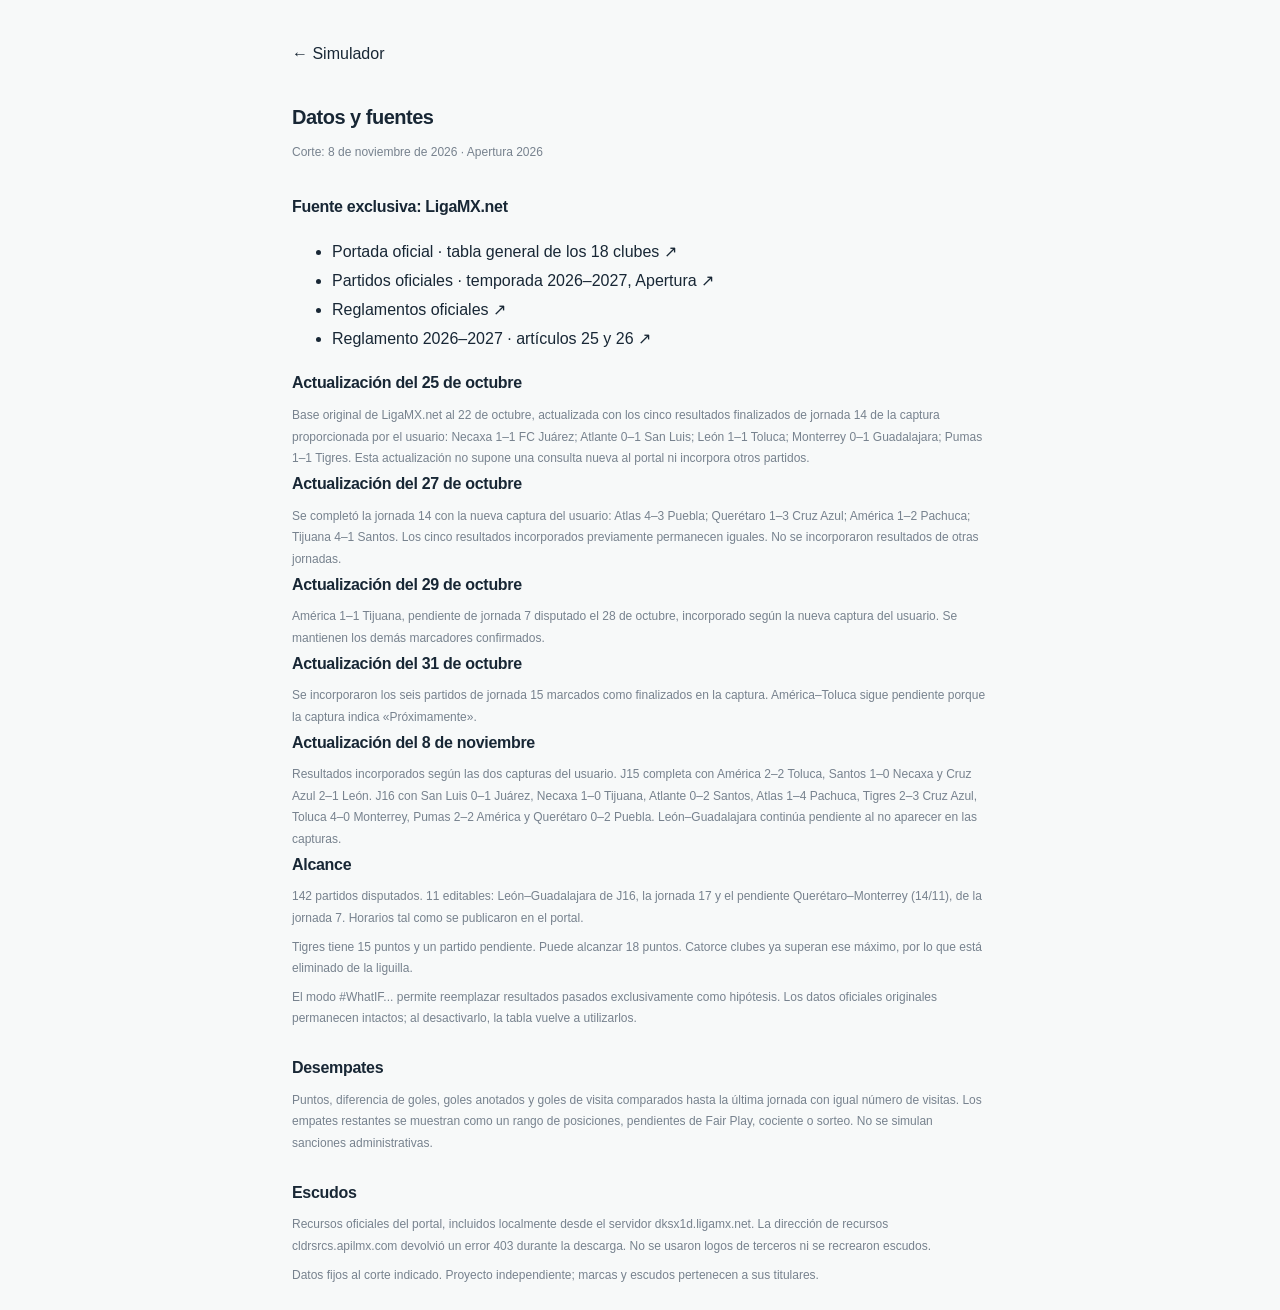
==== commit 50f880bd: "Add files via upload" ====
--- a/fuentes.html
+++ b/fuentes.html
@@ -1 +1 @@
-<!doctype html><html lang="es"><head><meta charset="utf-8"><meta name="viewport" content="width=device-width,initial-scale=1"><title>Datos y fuentes · Liga MX</title><link rel="stylesheet" href="style.css"></head><body><main style="max-width:760px;line-height:1.8"><a href="index.html">← Simulador</a><h1 style="margin-top:30px">Datos y fuentes</h1><p>Corte: 31 de octubre de 2026 · Apertura 2026</p><h2 style="margin-top:30px">Fuente exclusiva: LigaMX.net</h2><ul><li><a href="https://www.ligamx.net/">Portada oficial · tabla general de los 18 clubes ↗</a></li><li><a href="https://www.ligamx.net/cancha/partidos">Partidos oficiales · temporada 2026–2027, Apertura ↗</a></li><li><a href="https://www.ligamx.net/cancha/reglamentos">Reglamentos oficiales ↗</a></li><li><a href="https://dksx1d.ligamx.net/sttcdcs/Reglamentos/Competencia/1_LIGA_MX/30_LIGA_MX_20260715211255.pdf">Reglamento 2026–2027 · artículos 25 y 26 ↗</a></li></ul><h2>Actualización del 25 de octubre</h2><p>Base original de LigaMX.net al 22 de octubre, actualizada con los cinco resultados finalizados de jornada 14 de la captura proporcionada por el usuario: Necaxa 1–1 FC Juárez; Atlante 0–1 San Luis; León 1–1 Toluca; Monterrey 0–1 Guadalajara; Pumas 1–1 Tigres. Esta actualización no supone una consulta nueva al portal ni incorpora otros partidos.</p><h2>Actualización del 27 de octubre</h2><p>Se completó la jornada 14 con la nueva captura del usuario: Atlas 4–3 Puebla; Querétaro 1–3 Cruz Azul; América 1–2 Pachuca; Tijuana 4–1 Santos. Los cinco resultados incorporados previamente permanecen iguales. No se incorporaron resultados de otras jornadas.</p><h2>Actualización del 29 de octubre</h2><p>América 1–1 Tijuana, pendiente de jornada 7 disputado el 28 de octubre, incorporado según la nueva captura del usuario. Se mantienen los demás marcadores confirmados.</p><h2>Actualización del 31 de octubre</h2><p>Se incorporaron los seis partidos de jornada 15 marcados como finalizados en la captura. América–Toluca sigue pendiente porque la captura indica «Próximamente».</p><h2>Alcance</h2><p>131 partidos disputados. 22 editables: jornadas 15 a 17 y el pendiente Querétaro–Monterrey (14/11), de la jornada 7. Horarios tal como se publicaron en el portal.</p><p>Tigres puede llegar a 21 puntos. Siete clubes ya tienen más. Monterrey (21) y Querétaro (20) se enfrentan en la jornada 7 pendiente, así que al menos uno llegará a 22 o más.</p><p>El modo #WhatIF... permite reemplazar resultados pasados exclusivamente como hipótesis. Los datos oficiales originales permanecen intactos; al desactivarlo, la tabla vuelve a utilizarlos.</p><h2 style="margin-top:24px">Desempates</h2><p>Puntos, diferencia de goles, goles anotados y goles de visita comparados hasta la última jornada con igual número de visitas. Los empates restantes se muestran como un rango de posiciones, pendientes de Fair Play, cociente o sorteo. No se simulan sanciones administrativas.</p><h2 style="margin-top:24px">Escudos</h2><p>Recursos oficiales del portal, incluidos localmente desde el servidor dksx1d.ligamx.net. La dirección de recursos cldrsrcs.apilmx.com devolvió un error 403 durante la descarga. No se usaron logos de terceros ni se recrearon escudos.</p><p>Datos fijos al corte indicado. Proyecto independiente; marcas y escudos pertenecen a sus titulares.</p></main></body></html>
+<!doctype html><html lang="es"><head><meta charset="utf-8"><meta name="viewport" content="width=device-width,initial-scale=1"><title>Datos y fuentes · Liga MX</title><link rel="stylesheet" href="style.css"></head><body><main style="max-width:760px;line-height:1.8"><a href="index.html">← Simulador</a><h1 style="margin-top:30px">Datos y fuentes</h1><p>Corte: 8 de noviembre de 2026 · Apertura 2026</p><h2 style="margin-top:30px">Fuente exclusiva: LigaMX.net</h2><ul><li><a href="https://www.ligamx.net/">Portada oficial · tabla general de los 18 clubes ↗</a></li><li><a href="https://www.ligamx.net/cancha/partidos">Partidos oficiales · temporada 2026–2027, Apertura ↗</a></li><li><a href="https://www.ligamx.net/cancha/reglamentos">Reglamentos oficiales ↗</a></li><li><a href="https://dksx1d.ligamx.net/sttcdcs/Reglamentos/Competencia/1_LIGA_MX/30_LIGA_MX_20260715211255.pdf">Reglamento 2026–2027 · artículos 25 y 26 ↗</a></li></ul><h2>Actualización del 25 de octubre</h2><p>Base original de LigaMX.net al 22 de octubre, actualizada con los cinco resultados finalizados de jornada 14 de la captura proporcionada por el usuario: Necaxa 1–1 FC Juárez; Atlante 0–1 San Luis; León 1–1 Toluca; Monterrey 0–1 Guadalajara; Pumas 1–1 Tigres. Esta actualización no supone una consulta nueva al portal ni incorpora otros partidos.</p><h2>Actualización del 27 de octubre</h2><p>Se completó la jornada 14 con la nueva captura del usuario: Atlas 4–3 Puebla; Querétaro 1–3 Cruz Azul; América 1–2 Pachuca; Tijuana 4–1 Santos. Los cinco resultados incorporados previamente permanecen iguales. No se incorporaron resultados de otras jornadas.</p><h2>Actualización del 29 de octubre</h2><p>América 1–1 Tijuana, pendiente de jornada 7 disputado el 28 de octubre, incorporado según la nueva captura del usuario. Se mantienen los demás marcadores confirmados.</p><h2>Actualización del 31 de octubre</h2><p>Se incorporaron los seis partidos de jornada 15 marcados como finalizados en la captura. América–Toluca sigue pendiente porque la captura indica «Próximamente».</p><h2>Actualización del 8 de noviembre</h2><p>Resultados incorporados según las dos capturas del usuario. J15 completa con América 2–2 Toluca, Santos 1–0 Necaxa y Cruz Azul 2–1 León. J16 con San Luis 0–1 Juárez, Necaxa 1–0 Tijuana, Atlante 0–2 Santos, Atlas 1–4 Pachuca, Tigres 2–3 Cruz Azul, Toluca 4–0 Monterrey, Pumas 2–2 América y Querétaro 0–2 Puebla. León–Guadalajara continúa pendiente al no aparecer en las capturas.</p><h2>Alcance</h2><p>142 partidos disputados. 11 editables: León–Guadalajara de J16, la jornada 17 y el pendiente Querétaro–Monterrey (14/11), de la jornada 7. Horarios tal como se publicaron en el portal.</p><p>Tigres tiene 15 puntos y un partido pendiente. Puede alcanzar 18 puntos. Catorce clubes ya superan ese máximo, por lo que está eliminado de la liguilla.</p><p>El modo #WhatIF... permite reemplazar resultados pasados exclusivamente como hipótesis. Los datos oficiales originales permanecen intactos; al desactivarlo, la tabla vuelve a utilizarlos.</p><h2 style="margin-top:24px">Desempates</h2><p>Puntos, diferencia de goles, goles anotados y goles de visita comparados hasta la última jornada con igual número de visitas. Los empates restantes se muestran como un rango de posiciones, pendientes de Fair Play, cociente o sorteo. No se simulan sanciones administrativas.</p><h2 style="margin-top:24px">Escudos</h2><p>Recursos oficiales del portal, incluidos localmente desde el servidor dksx1d.ligamx.net. La dirección de recursos cldrsrcs.apilmx.com devolvió un error 403 durante la descarga. No se usaron logos de terceros ni se recrearon escudos.</p><p>Datos fijos al corte indicado. Proyecto independiente; marcas y escudos pertenecen a sus titulares.</p></main></body></html>
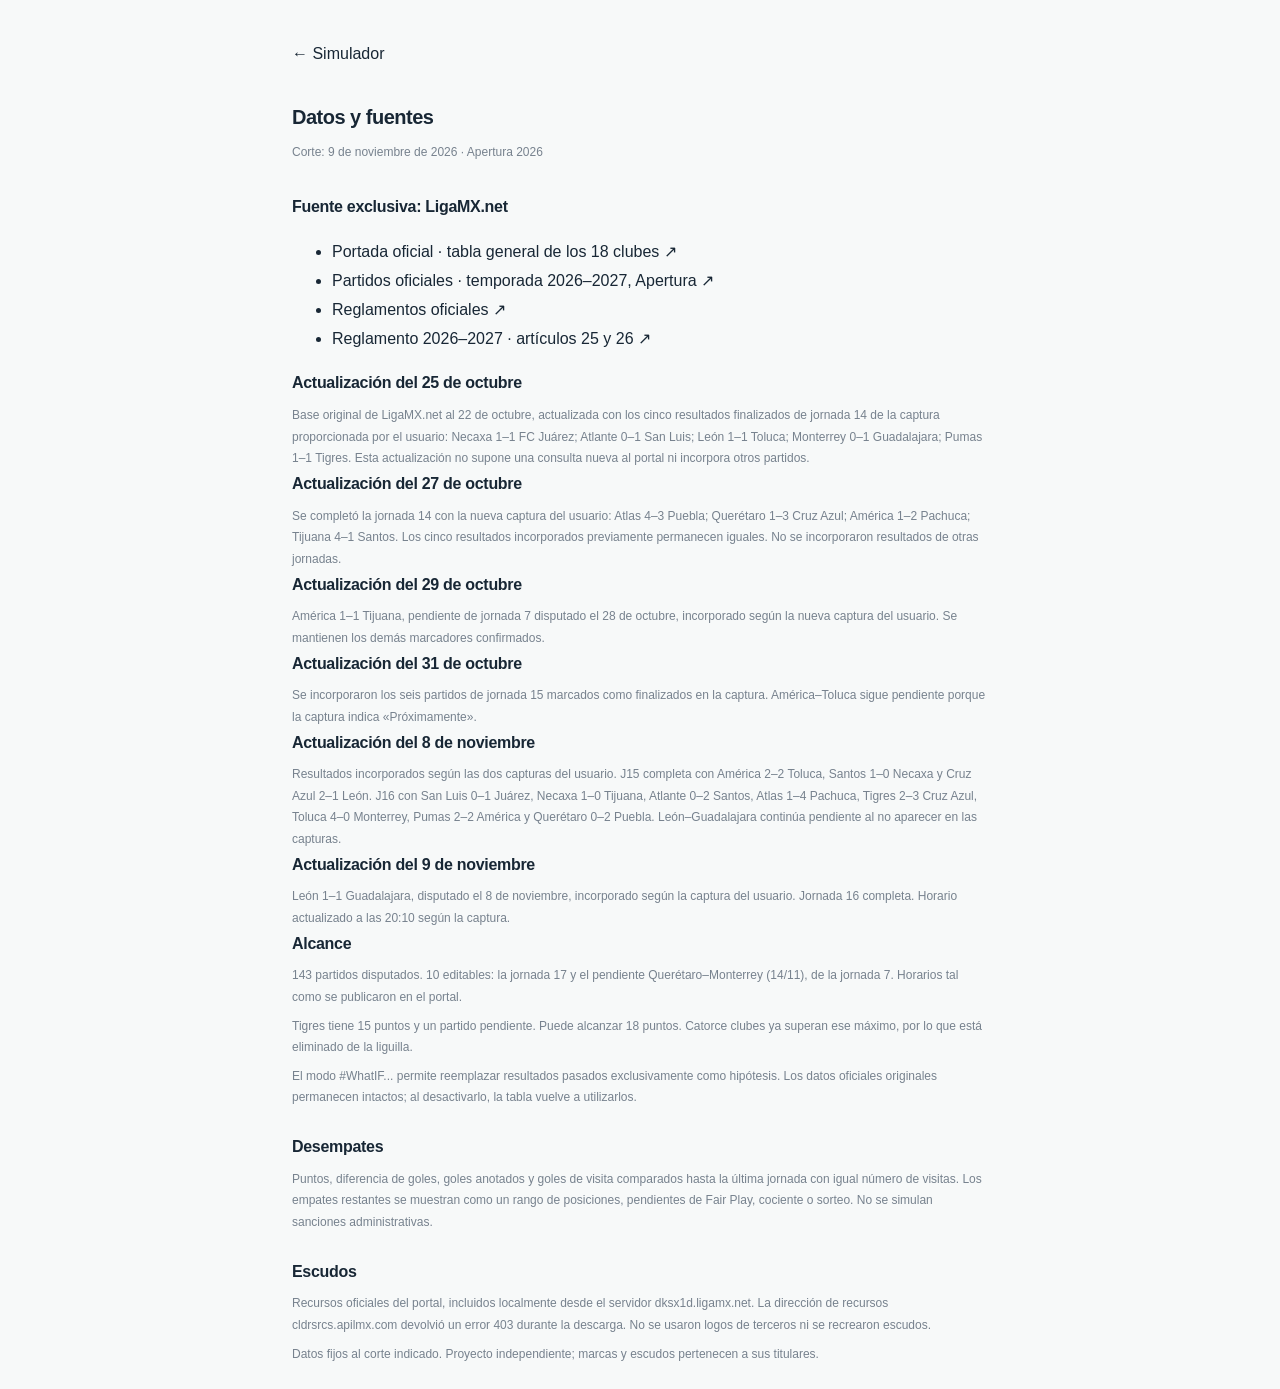
==== commit 3143d605: "Add files via upload" ====
--- a/fuentes.html
+++ b/fuentes.html
@@ -1 +1 @@
-<!doctype html><html lang="es"><head><meta charset="utf-8"><meta name="viewport" content="width=device-width,initial-scale=1"><title>Datos y fuentes · Liga MX</title><link rel="stylesheet" href="style.css"></head><body><main style="max-width:760px;line-height:1.8"><a href="index.html">← Simulador</a><h1 style="margin-top:30px">Datos y fuentes</h1><p>Corte: 8 de noviembre de 2026 · Apertura 2026</p><h2 style="margin-top:30px">Fuente exclusiva: LigaMX.net</h2><ul><li><a href="https://www.ligamx.net/">Portada oficial · tabla general de los 18 clubes ↗</a></li><li><a href="https://www.ligamx.net/cancha/partidos">Partidos oficiales · temporada 2026–2027, Apertura ↗</a></li><li><a href="https://www.ligamx.net/cancha/reglamentos">Reglamentos oficiales ↗</a></li><li><a href="https://dksx1d.ligamx.net/sttcdcs/Reglamentos/Competencia/1_LIGA_MX/30_LIGA_MX_20260715211255.pdf">Reglamento 2026–2027 · artículos 25 y 26 ↗</a></li></ul><h2>Actualización del 25 de octubre</h2><p>Base original de LigaMX.net al 22 de octubre, actualizada con los cinco resultados finalizados de jornada 14 de la captura proporcionada por el usuario: Necaxa 1–1 FC Juárez; Atlante 0–1 San Luis; León 1–1 Toluca; Monterrey 0–1 Guadalajara; Pumas 1–1 Tigres. Esta actualización no supone una consulta nueva al portal ni incorpora otros partidos.</p><h2>Actualización del 27 de octubre</h2><p>Se completó la jornada 14 con la nueva captura del usuario: Atlas 4–3 Puebla; Querétaro 1–3 Cruz Azul; América 1–2 Pachuca; Tijuana 4–1 Santos. Los cinco resultados incorporados previamente permanecen iguales. No se incorporaron resultados de otras jornadas.</p><h2>Actualización del 29 de octubre</h2><p>América 1–1 Tijuana, pendiente de jornada 7 disputado el 28 de octubre, incorporado según la nueva captura del usuario. Se mantienen los demás marcadores confirmados.</p><h2>Actualización del 31 de octubre</h2><p>Se incorporaron los seis partidos de jornada 15 marcados como finalizados en la captura. América–Toluca sigue pendiente porque la captura indica «Próximamente».</p><h2>Actualización del 8 de noviembre</h2><p>Resultados incorporados según las dos capturas del usuario. J15 completa con América 2–2 Toluca, Santos 1–0 Necaxa y Cruz Azul 2–1 León. J16 con San Luis 0–1 Juárez, Necaxa 1–0 Tijuana, Atlante 0–2 Santos, Atlas 1–4 Pachuca, Tigres 2–3 Cruz Azul, Toluca 4–0 Monterrey, Pumas 2–2 América y Querétaro 0–2 Puebla. León–Guadalajara continúa pendiente al no aparecer en las capturas.</p><h2>Alcance</h2><p>142 partidos disputados. 11 editables: León–Guadalajara de J16, la jornada 17 y el pendiente Querétaro–Monterrey (14/11), de la jornada 7. Horarios tal como se publicaron en el portal.</p><p>Tigres tiene 15 puntos y un partido pendiente. Puede alcanzar 18 puntos. Catorce clubes ya superan ese máximo, por lo que está eliminado de la liguilla.</p><p>El modo #WhatIF... permite reemplazar resultados pasados exclusivamente como hipótesis. Los datos oficiales originales permanecen intactos; al desactivarlo, la tabla vuelve a utilizarlos.</p><h2 style="margin-top:24px">Desempates</h2><p>Puntos, diferencia de goles, goles anotados y goles de visita comparados hasta la última jornada con igual número de visitas. Los empates restantes se muestran como un rango de posiciones, pendientes de Fair Play, cociente o sorteo. No se simulan sanciones administrativas.</p><h2 style="margin-top:24px">Escudos</h2><p>Recursos oficiales del portal, incluidos localmente desde el servidor dksx1d.ligamx.net. La dirección de recursos cldrsrcs.apilmx.com devolvió un error 403 durante la descarga. No se usaron logos de terceros ni se recrearon escudos.</p><p>Datos fijos al corte indicado. Proyecto independiente; marcas y escudos pertenecen a sus titulares.</p></main></body></html>
+<!doctype html><html lang="es"><head><meta charset="utf-8"><meta name="viewport" content="width=device-width,initial-scale=1"><title>Datos y fuentes · Liga MX</title><link rel="stylesheet" href="style.css"></head><body><main style="max-width:760px;line-height:1.8"><a href="index.html">← Simulador</a><h1 style="margin-top:30px">Datos y fuentes</h1><p>Corte: 9 de noviembre de 2026 · Apertura 2026</p><h2 style="margin-top:30px">Fuente exclusiva: LigaMX.net</h2><ul><li><a href="https://www.ligamx.net/">Portada oficial · tabla general de los 18 clubes ↗</a></li><li><a href="https://www.ligamx.net/cancha/partidos">Partidos oficiales · temporada 2026–2027, Apertura ↗</a></li><li><a href="https://www.ligamx.net/cancha/reglamentos">Reglamentos oficiales ↗</a></li><li><a href="https://dksx1d.ligamx.net/sttcdcs/Reglamentos/Competencia/1_LIGA_MX/30_LIGA_MX_20260715211255.pdf">Reglamento 2026–2027 · artículos 25 y 26 ↗</a></li></ul><h2>Actualización del 25 de octubre</h2><p>Base original de LigaMX.net al 22 de octubre, actualizada con los cinco resultados finalizados de jornada 14 de la captura proporcionada por el usuario: Necaxa 1–1 FC Juárez; Atlante 0–1 San Luis; León 1–1 Toluca; Monterrey 0–1 Guadalajara; Pumas 1–1 Tigres. Esta actualización no supone una consulta nueva al portal ni incorpora otros partidos.</p><h2>Actualización del 27 de octubre</h2><p>Se completó la jornada 14 con la nueva captura del usuario: Atlas 4–3 Puebla; Querétaro 1–3 Cruz Azul; América 1–2 Pachuca; Tijuana 4–1 Santos. Los cinco resultados incorporados previamente permanecen iguales. No se incorporaron resultados de otras jornadas.</p><h2>Actualización del 29 de octubre</h2><p>América 1–1 Tijuana, pendiente de jornada 7 disputado el 28 de octubre, incorporado según la nueva captura del usuario. Se mantienen los demás marcadores confirmados.</p><h2>Actualización del 31 de octubre</h2><p>Se incorporaron los seis partidos de jornada 15 marcados como finalizados en la captura. América–Toluca sigue pendiente porque la captura indica «Próximamente».</p><h2>Actualización del 8 de noviembre</h2><p>Resultados incorporados según las dos capturas del usuario. J15 completa con América 2–2 Toluca, Santos 1–0 Necaxa y Cruz Azul 2–1 León. J16 con San Luis 0–1 Juárez, Necaxa 1–0 Tijuana, Atlante 0–2 Santos, Atlas 1–4 Pachuca, Tigres 2–3 Cruz Azul, Toluca 4–0 Monterrey, Pumas 2–2 América y Querétaro 0–2 Puebla. León–Guadalajara continúa pendiente al no aparecer en las capturas.</p><h2>Actualización del 9 de noviembre</h2><p>León 1–1 Guadalajara, disputado el 8 de noviembre, incorporado según la captura del usuario. Jornada 16 completa. Horario actualizado a las 20:10 según la captura.</p><h2>Alcance</h2><p>143 partidos disputados. 10 editables: la jornada 17 y el pendiente Querétaro–Monterrey (14/11), de la jornada 7. Horarios tal como se publicaron en el portal.</p><p>Tigres tiene 15 puntos y un partido pendiente. Puede alcanzar 18 puntos. Catorce clubes ya superan ese máximo, por lo que está eliminado de la liguilla.</p><p>El modo #WhatIF... permite reemplazar resultados pasados exclusivamente como hipótesis. Los datos oficiales originales permanecen intactos; al desactivarlo, la tabla vuelve a utilizarlos.</p><h2 style="margin-top:24px">Desempates</h2><p>Puntos, diferencia de goles, goles anotados y goles de visita comparados hasta la última jornada con igual número de visitas. Los empates restantes se muestran como un rango de posiciones, pendientes de Fair Play, cociente o sorteo. No se simulan sanciones administrativas.</p><h2 style="margin-top:24px">Escudos</h2><p>Recursos oficiales del portal, incluidos localmente desde el servidor dksx1d.ligamx.net. La dirección de recursos cldrsrcs.apilmx.com devolvió un error 403 durante la descarga. No se usaron logos de terceros ni se recrearon escudos.</p><p>Datos fijos al corte indicado. Proyecto independiente; marcas y escudos pertenecen a sus titulares.</p></main></body></html>
